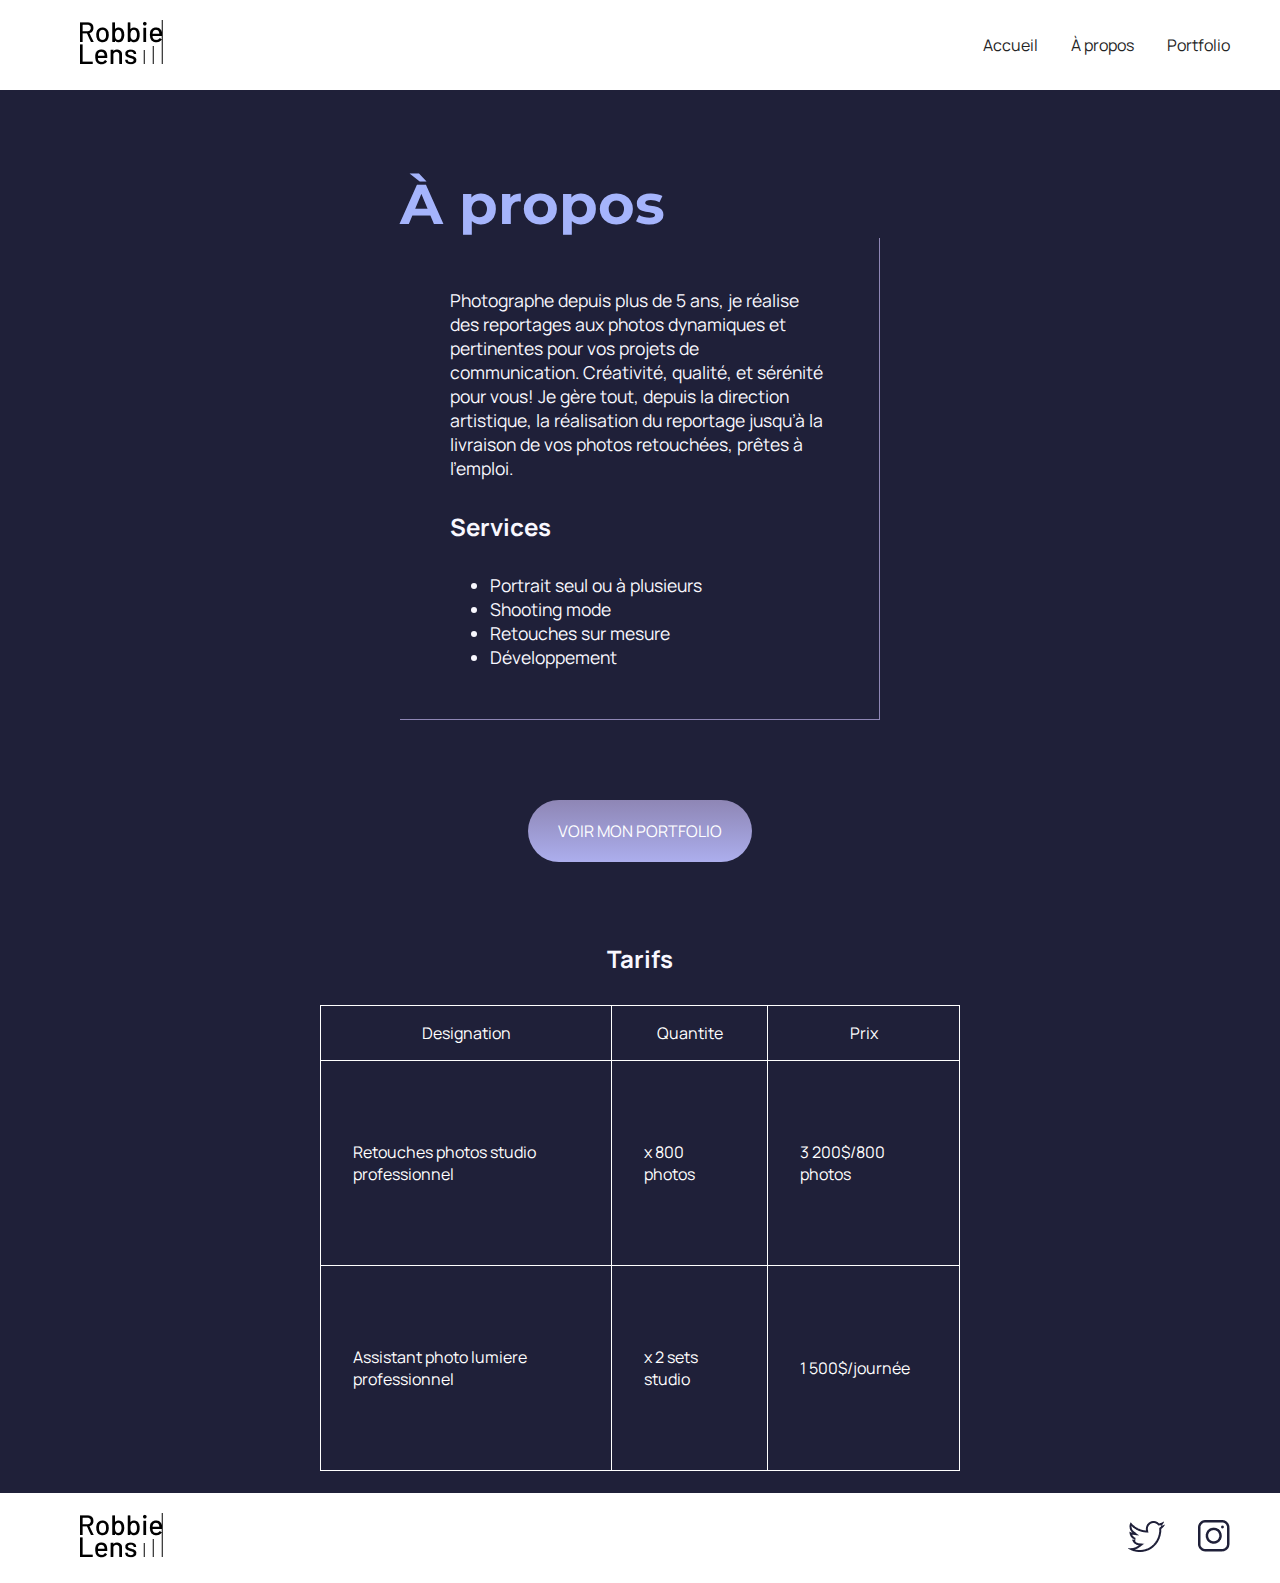
==== a-propos.html @ 3a4df79a "first commit" ====
<!DOCTYPE html>
<html lang="fr">

<head>
    <meta charset="utf-8">
    <title>À propos - Robbie Lens Photographie</title>
    <link href="style/style.css" rel="stylesheet">
    <link href="style/a-propos.css" rel="stylesheet">
    <link rel="preconnect" href="https://fonts.googleapis.com">
    <link rel="preconnect" href="https://fonts.gstatic.com" crossorigin>
    <link href="https://fonts.googleapis.com/css2?family=Manrope&family=Montserrat&display=swap" rel="stylesheet">
</head>

<body>
    <header>
        <nav>
            <a href="index.html" class="lien-icone">
                <img src="images/logo.png" alt="Logo Robbie Lens">
            </a>
            <div>
                <a href="index.html">Accueil</a>
                <a href="a-propos.html">À propos</a>
                <a href="portfolio.html">Portfolio</a>
            </div>
        </nav>
    </header>
    <main class="a-propos-main">
        <section>
            <!-- about section -->
            <h1>À propos</h1>
            <div class="carre-contenu">
                <!-- here is a small resume about the photographer -->
                <p>
                    Photographe depuis plus de 5 ans, je réalise des reportages aux photos dynamiques et pertinentes
                    pour
                    vos
                    projets de communication. Créativité, qualité, et sérénité pour vous! Je gère tout, depuis la
                    direction
                    artistique, la réalisation du reportage jusqu’à la livraison de vos photos retouchées, prêtes à
                    l’emploi.
                </p>
                <h2>Services</h2>
                <!-- services offered by Robbie -->
                <ul>
                    <li>Portrait seul ou à plusieurs</li>
                    <li>Shooting mode</li>
                    <li>Retouches sur mesure</li>
                    <li>Développement</li>
                </ul>
            </div>
            <div>
                <!-- link to the portfolio page -->
                <a href="portfolio.html" class="cta">VOIR MON PORTFOLIO</a>
            </div>
        </section>

        <!-- the pricing below in a table (NOT VISIBLE ON MOBILE VERSION) -->
        <h2>Tarifs</h2>
        <table>
            <tr>
                <th>Designation</th>
                <th>Quantite</th>
                <th>Prix</th>
            </tr>
            <tr>
                <td>Retouches photos studio professionnel</td>
                <td>x 800 photos</td>
                <td>3 200$/800 photos</td>
            </tr>
            <tr>
                <td>Assistant photo lumiere professionnel</td>
                <td>x 2 sets studio</td>
                <td>1 500$/journée</td>
            </tr>
        </table>
        <br>
    </main>
    <footer>
        <a href="index.html" class="lien-icone">
            <img src="images/logo.png" alt="Logo Robbie Lens">
        </a>
        <div>
            <a target="_blank" href="https://twitter.com/" class="lien-icone">
                <img src="images/twitter.png" alt="Logo Twitter">
            </a>
            <a target="_blank" href="https://www.instagram.com/" class="lien-icone">
                <img src="images/instagram.png" alt="Logo Instagram">
            </a>
        </div>
    </footer>
</body>

</html>
---- style/style.css ----
* {
  margin: 0;
}

body {
  font-family: "Manrope", sans-serif;
  font-size: 1em;
  background-color: #1f2039;
}

a {
  color: #242424;
  text-decoration: none;
}

em {
  color: #a5b4fc;
  font-style: normal;
}

h1 {
  font-size: 3.5em;
  color: #a5b4fc;
  font-family: "Montserrat", sans-serif;
}

h2 {
  color: #f9f8ff;
}

p,
li,
label {
  font-size: 1.1em;
  color: #f9f8ff;
}

header,
footer {
  background-color: white;
  padding: 20px 50px;
}

.cta {
  display: inline-block;
  background: linear-gradient(#8e86b5, #acaeed);
  color: white;
  border-radius: 50px;
  padding: 20px 30px;
}

a:hover {
  text-decoration: underline;
}

.cta:hover {
  background: linear-gradient(#696484, #8788ba);
  text-decoration: none;
}

.lien-icone {
  margin-left: 30px;
}

.lien-icone:hover {
  opacity: 0.5;
}

section {
  padding: 80px;
}

footer,
nav {
  display: flex;
  flex-direction: row;
  align-items: center;
  justify-content: space-between;
}

nav a {
  margin-left: 30px;
}

@media screen and (max-width: 996px) {
  h1 {
    font-size: 2em;
  }

  section {
    padding: 20px;
  }

  nav {
    display: flex;
    flex-direction: column;
  }

  nav img {
    margin-bottom: 20px;
  }

  nav a {
    font-size: 1.1em;
  }
}
---- style/a-propos.css ----
.carre-contenu {
  border-right: 1px solid #8e86b5;
  border-bottom: 1px solid #8e86b5;
  padding: 50px;
  margin-bottom: 80px;
}

.carre-contenu h2 {
  margin-top: 30px;
}

.carre-contenu ul {
  margin-top: 30px;
}

.carre-contenu + div {
  text-align: center;
}

.a-propos-main {
  width: 50%;
  margin: auto;
}

section + h2 {
  margin-bottom: 30px;
  text-align: center;
}

table {
  border-collapse: collapse;
  color: white;
  vertical-align: middle;
  margin: auto;
}

td,
th {
  border: 1px solid white;
  padding: 5em 2em;
  font-weight: normal;
}

th {
  padding: 1em 2em;
}

@media screen and (max-width: 996px) {
  .a-propos-main {
    width: 70%;
  }

  table,
  section + h2 {
    display: none;
  }
}
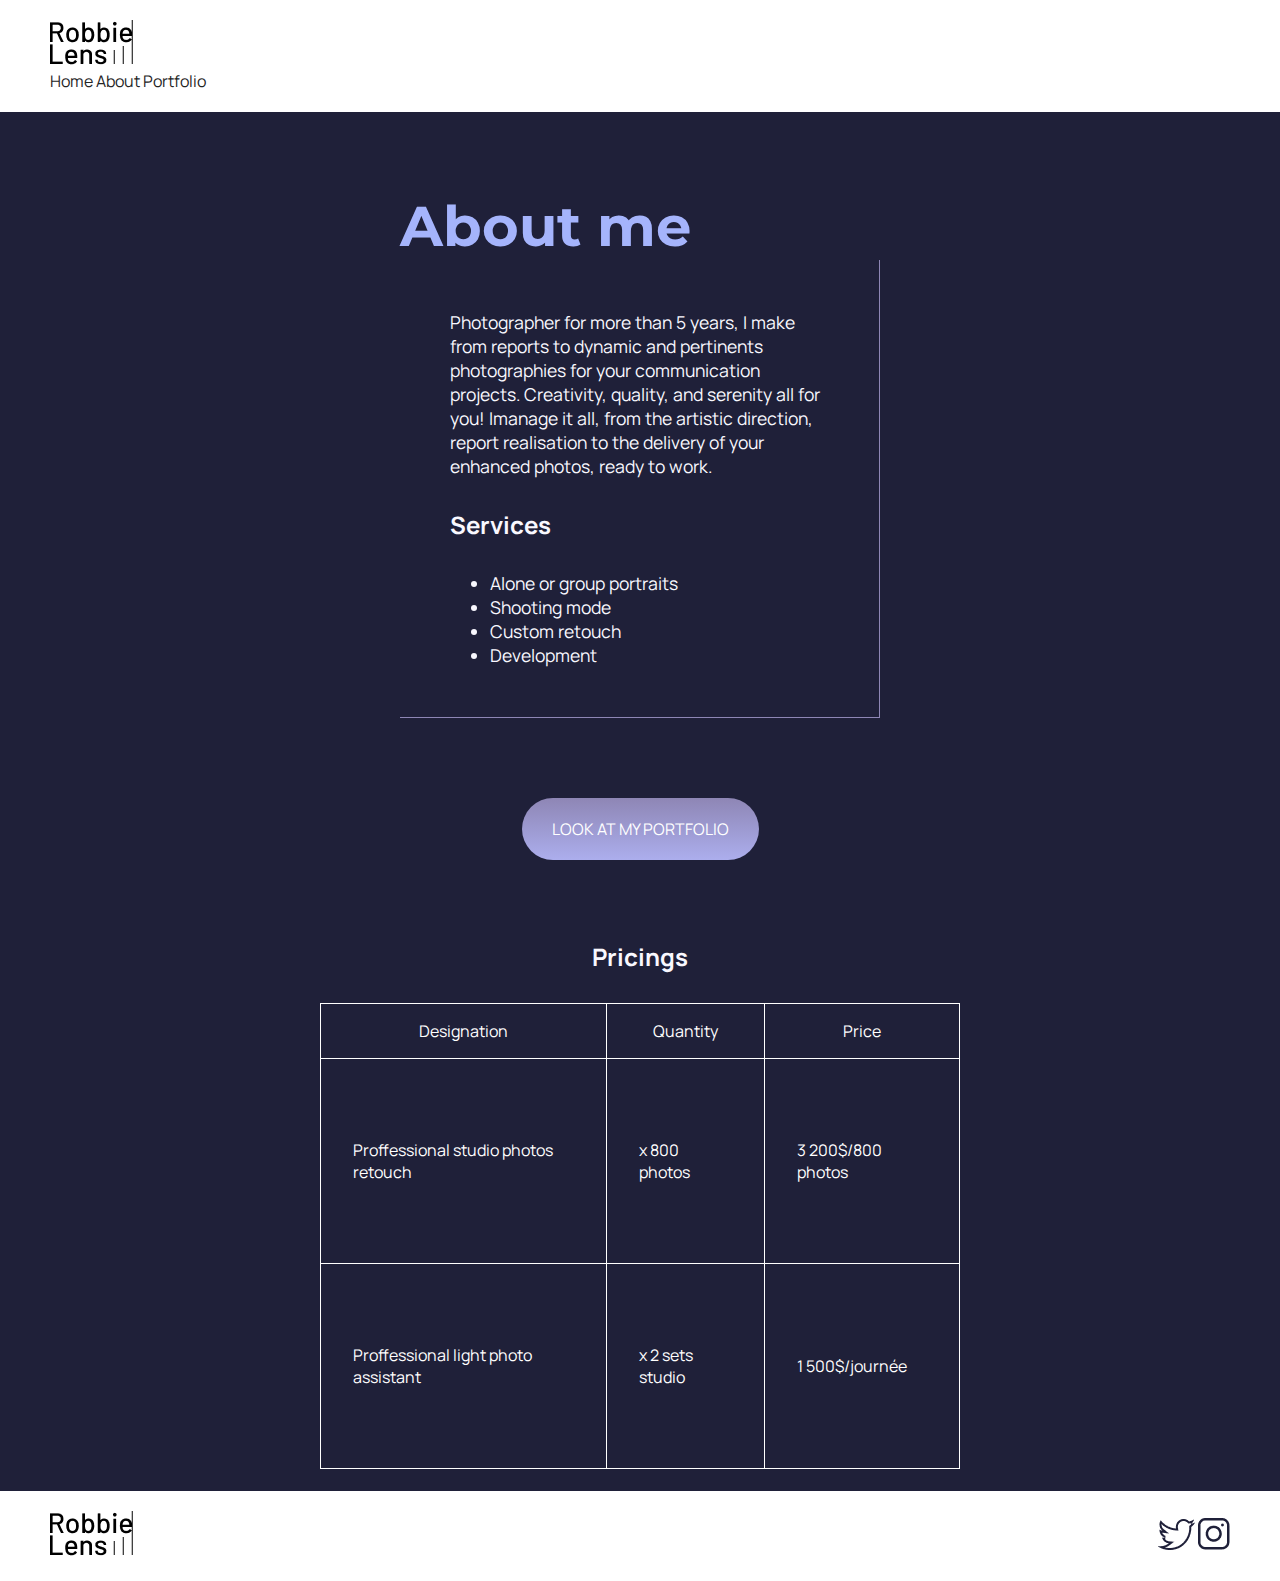
==== commit 876dedfb: "Changes on class naming, added animation on the portfolio images when hover is activated" ====
--- a/a-propos.html
+++ b/a-propos.html
@@ -1,8 +1,9 @@
 <!DOCTYPE html>
-<html lang="fr">
+<html lang="en">
 
 <head>
     <meta charset="utf-8">
+    <meta name="viewport" content="width=device-width, initial-scale=1.0">
     <title>À propos - Robbie Lens Photographie</title>
     <link href="style/style.css" rel="stylesheet">
     <link href="style/a-propos.css" rel="stylesheet">
@@ -18,8 +19,8 @@
                 <img src="images/logo.png" alt="Logo Robbie Lens">
             </a>
             <div>
-                <a href="index.html">Accueil</a>
-                <a href="a-propos.html">À propos</a>
+                <a href="index.html">Home</a>
+                <a href="a-propos.html">About</a>
                 <a href="portfolio.html">Portfolio</a>
             </div>
         </nav>
@@ -27,48 +28,44 @@
     <main class="a-propos-main">
         <section>
             <!-- about section -->
-            <h1>À propos</h1>
+            <h1>About me</h1>
             <div class="carre-contenu">
                 <!-- here is a small resume about the photographer -->
                 <p>
-                    Photographe depuis plus de 5 ans, je réalise des reportages aux photos dynamiques et pertinentes
-                    pour
-                    vos
-                    projets de communication. Créativité, qualité, et sérénité pour vous! Je gère tout, depuis la
-                    direction
-                    artistique, la réalisation du reportage jusqu’à la livraison de vos photos retouchées, prêtes à
-                    l’emploi.
+                    Photographer for more than 5 years, I make from reports to dynamic and pertinents photographies for
+                    your communication projects. Creativity, quality, and serenity all for you! Imanage it all, from the
+                    artistic direction, report realisation to the delivery of your enhanced photos, ready to work.
                 </p>
                 <h2>Services</h2>
                 <!-- services offered by Robbie -->
                 <ul>
-                    <li>Portrait seul ou à plusieurs</li>
+                    <li>Alone or group portraits</li>
                     <li>Shooting mode</li>
-                    <li>Retouches sur mesure</li>
-                    <li>Développement</li>
+                    <li>Custom retouch</li>
+                    <li>Development</li>
                 </ul>
             </div>
             <div>
                 <!-- link to the portfolio page -->
-                <a href="portfolio.html" class="cta">VOIR MON PORTFOLIO</a>
+                <a href="portfolio.html" class="cta">LOOK AT MY PORTFOLIO</a>
             </div>
         </section>
 
         <!-- the pricing below in a table (NOT VISIBLE ON MOBILE VERSION) -->
-        <h2>Tarifs</h2>
+        <h2>Pricings</h2>
         <table>
             <tr>
                 <th>Designation</th>
-                <th>Quantite</th>
-                <th>Prix</th>
+                <th>Quantity</th>
+                <th>Price</th>
             </tr>
             <tr>
-                <td>Retouches photos studio professionnel</td>
+                <td>Proffessional studio photos retouch</td>
                 <td>x 800 photos</td>
                 <td>3 200$/800 photos</td>
             </tr>
             <tr>
-                <td>Assistant photo lumiere professionnel</td>
+                <td>Proffessional light photo assistant</td>
                 <td>x 2 sets studio</td>
                 <td>1 500$/journée</td>
             </tr>
--- a/style/style.css
+++ b/style/style.css
@@ -58,11 +58,11 @@
   text-decoration: none;
 }
 
-.lien-icone {
+.navbar__icone-link {
   margin-left: 30px;
 }
 
-.lien-icone:hover {
+.navbar__icone-link:hover {
   opacity: 0.5;
 }
 
@@ -71,14 +71,14 @@
 }
 
 footer,
-nav {
+.navbar {
   display: flex;
   flex-direction: row;
   align-items: center;
   justify-content: space-between;
 }
 
-nav a {
+.navbar__link {
   margin-left: 30px;
 }
 
@@ -91,16 +91,16 @@
     padding: 20px;
   }
 
-  nav {
+  .navbar {
     display: flex;
     flex-direction: column;
   }
 
-  nav img {
+  .navbar__logo {
     margin-bottom: 20px;
   }
 
-  nav a {
+  .navbar__link {
     font-size: 1.1em;
   }
 }
--- a/style/a-propos.css
+++ b/style/a-propos.css
@@ -54,4 +54,8 @@
   section + h2 {
     display: none;
   }
+
+  .carre-contenu {
+    padding: 10%;
+  }
 }
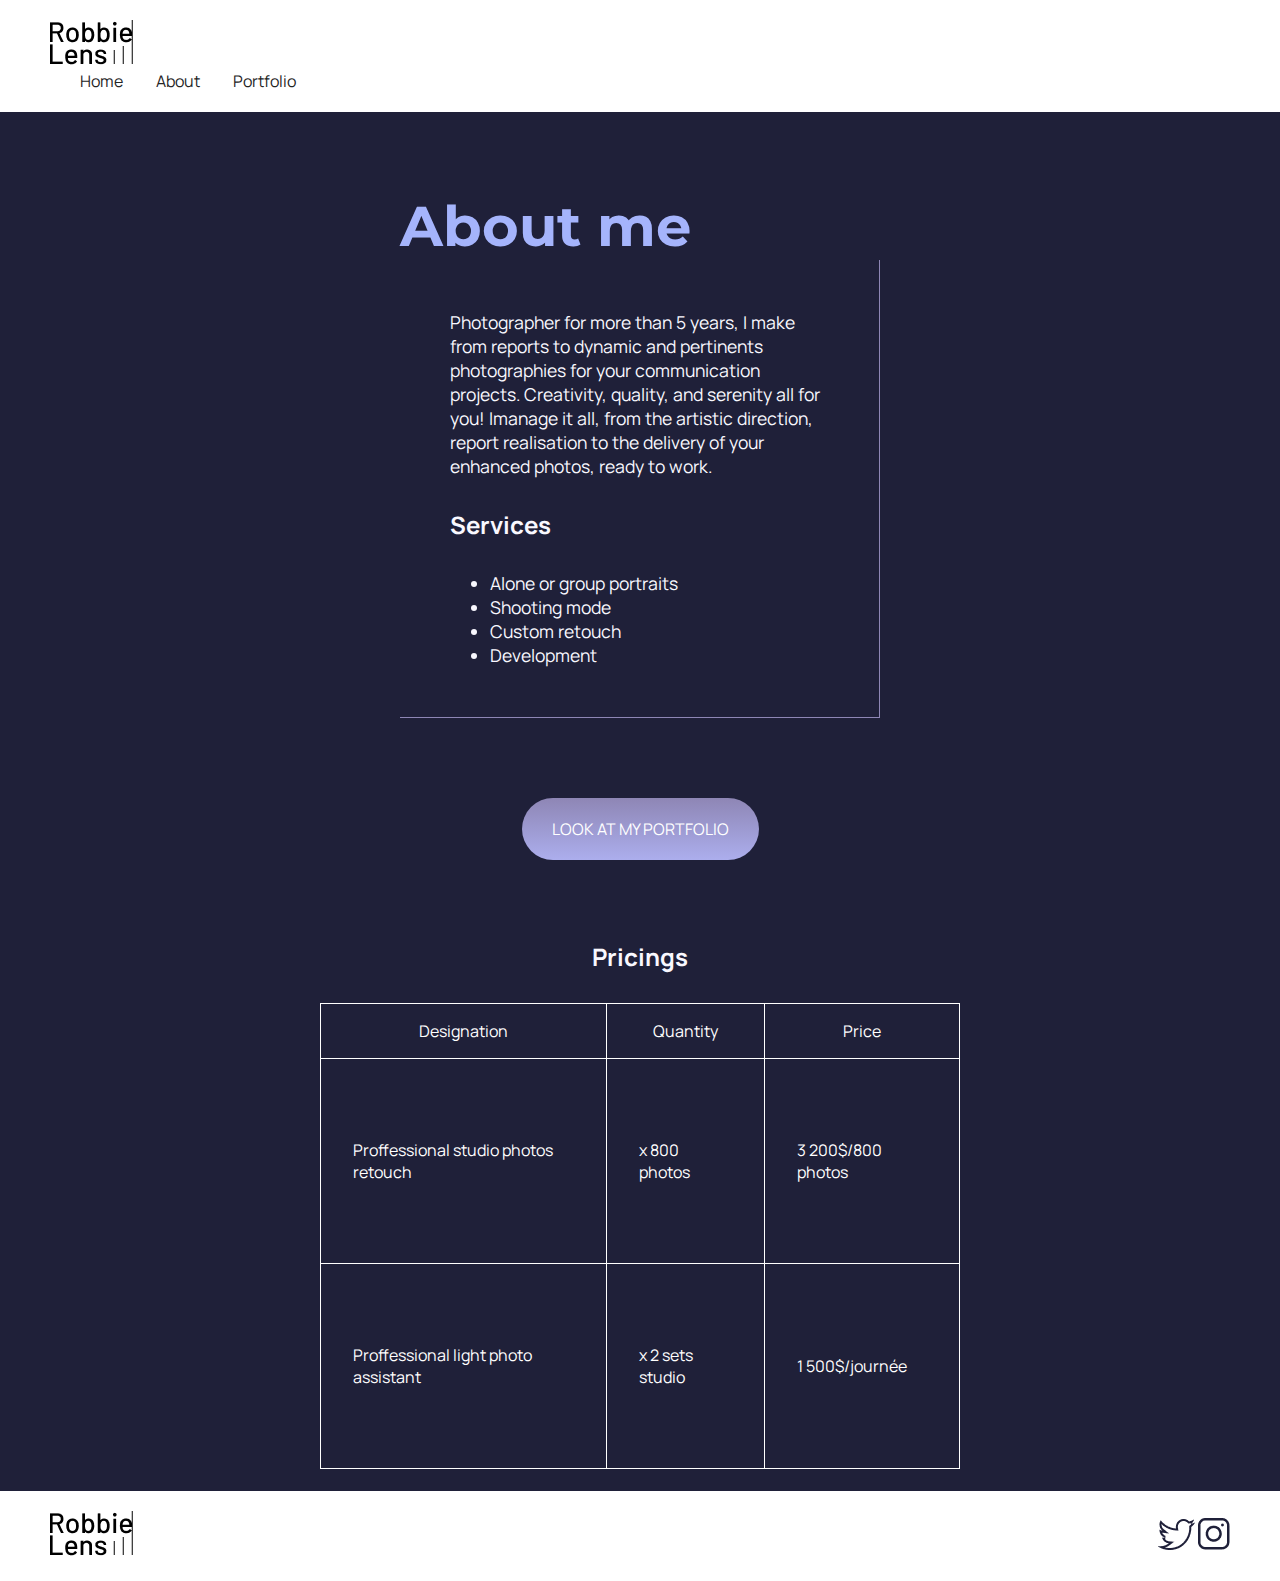
==== commit e0c2857e: "added links classes to the apropose links" ====
--- a/a-propos.html
+++ b/a-propos.html
@@ -19,9 +19,9 @@
                 <img src="images/logo.png" alt="Logo Robbie Lens">
             </a>
             <div>
-                <a href="index.html">Home</a>
-                <a href="a-propos.html">About</a>
-                <a href="portfolio.html">Portfolio</a>
+                <a class="navbar__link" href="index.html">Home</a>
+                <a class="navbar__link" href="a-propos.html">About</a>
+                <a class="navbar__link" href="portfolio.html">Portfolio</a>
             </div>
         </nav>
     </header>
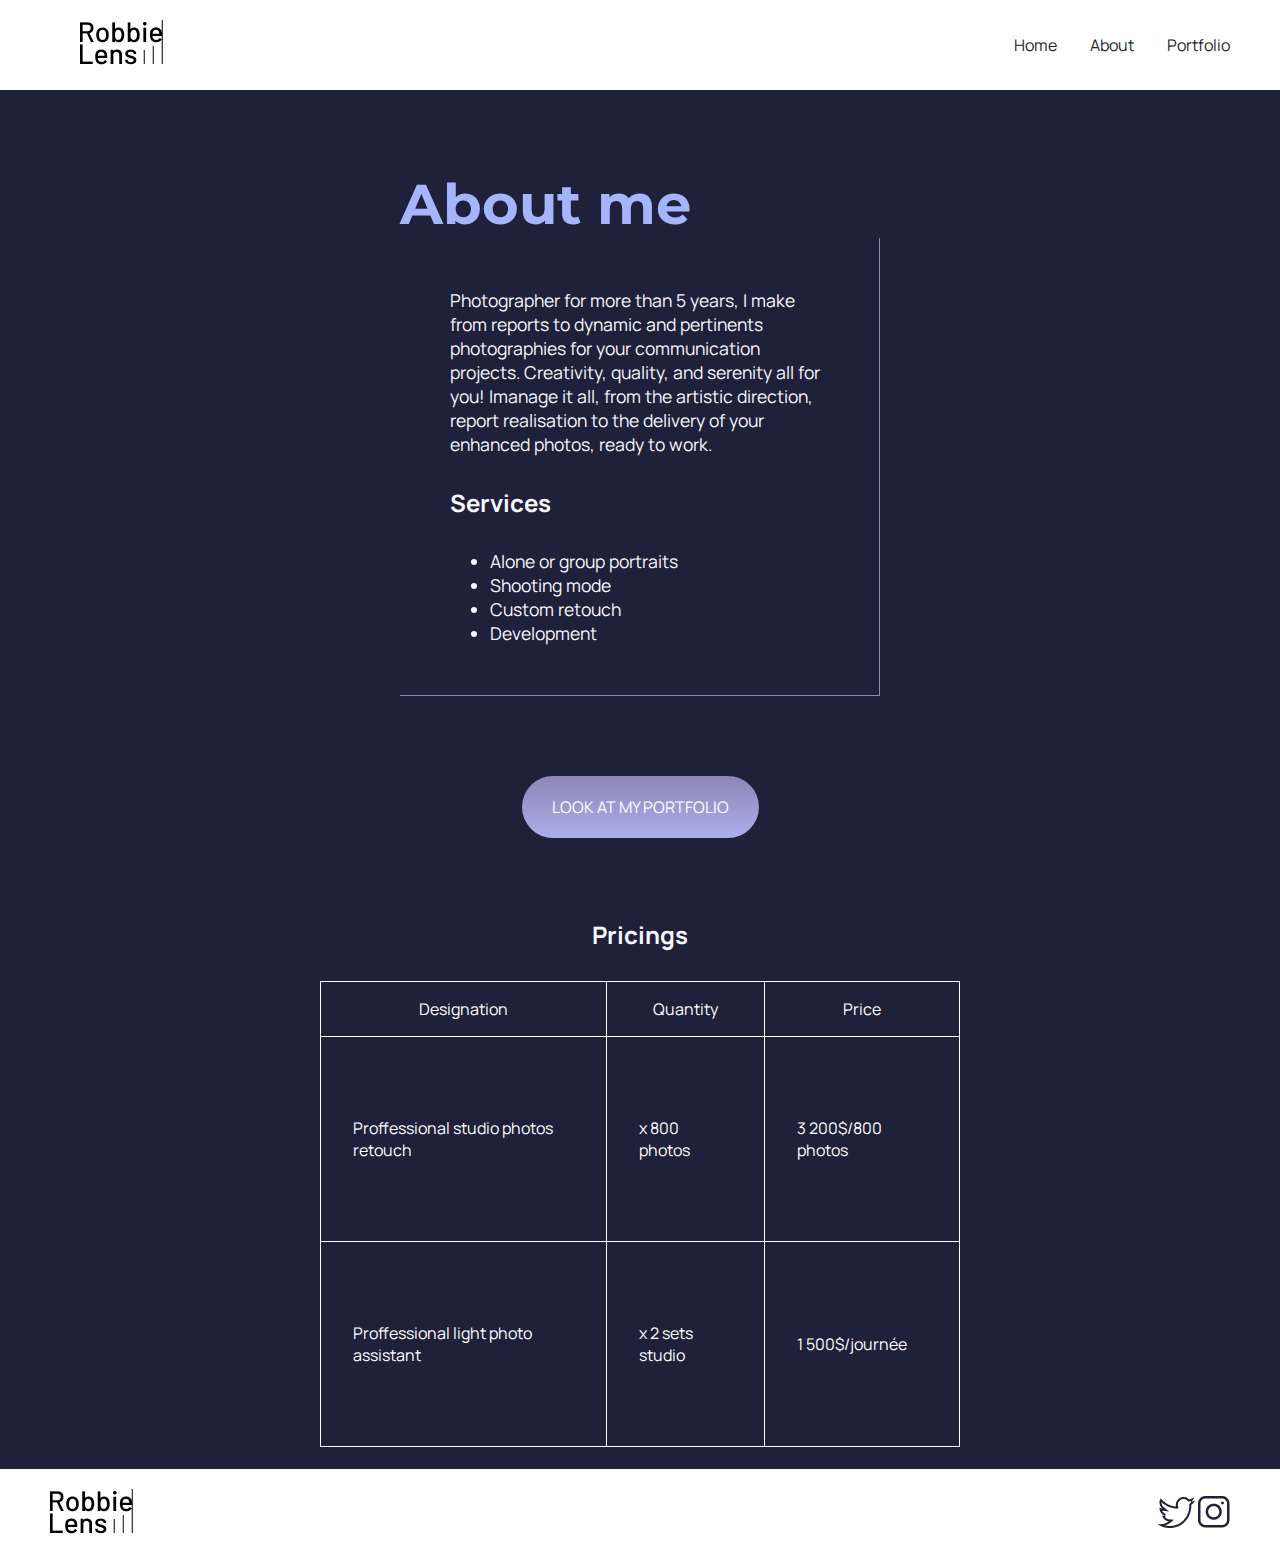
==== commit 6c526e94: "update: added class to the nav item" ====
--- a/a-propos.html
+++ b/a-propos.html
@@ -14,8 +14,8 @@
 
 <body>
     <header>
-        <nav>
-            <a href="index.html" class="lien-icone">
+        <nav class="navbar">
+            <a href="index.html" class="navbar__icone-link">
                 <img src="images/logo.png" alt="Logo Robbie Lens">
             </a>
             <div>
